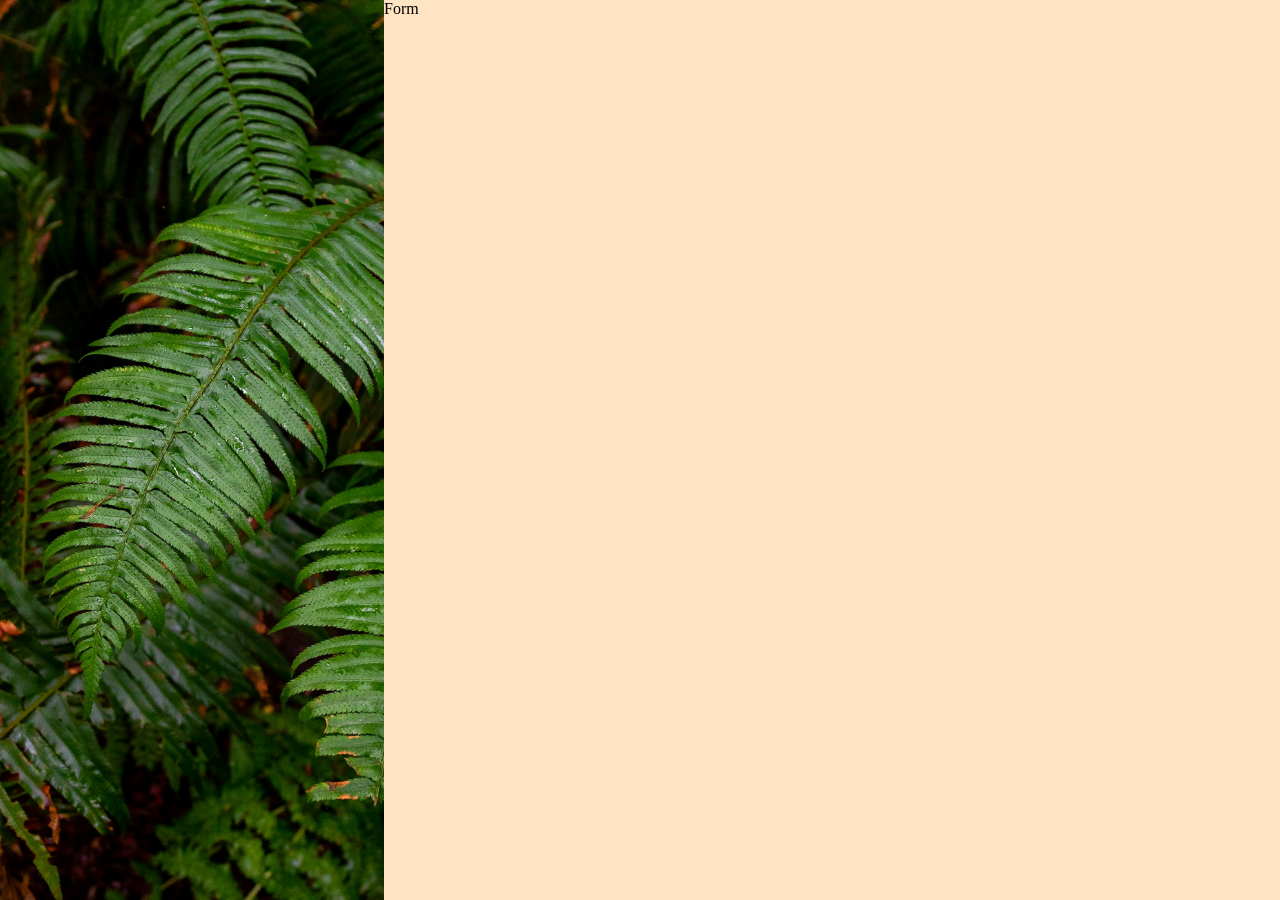
==== index.html @ 602bb4ef "Add image and form containers with styling" ====
<!DOCTYPE html>
<html lang="en">

<head>
    <meta charset="UTF-8">
    <meta name="viewport" content="width=device-width, initial-scale=1.0">
    <link rel="stylesheet" href="styles.css">
    <title>Sign up Form</title>
</head>

<body>
    <div id="img-conatiner">
    </div>
    <div id="form-container">
        Form
    </div>

    <script src="script.js"></script>
</body>

</html>
---- styles.css ----
@font-face {
    font-family: 'Norse-Bold';
    src: url(fonts/Norse-Bold.otf) format('opentype');
}

* {
    margin: 0;
    padding: 0;
    box-sizing: border-box;
}

body {
    display: flex;
    height: 100vh;
}

#img-conatiner {
    background-color: aqua;
    width: 30%;
    background-image: url(img/halie-west-25xggax4bSA-unsplash.jpg);
    background-size: cover;
    background-repeat: no-repeat;
    background-position: 25% 75%;
}

#form-container {
    background-color: bisque;
    width: 70%;
}
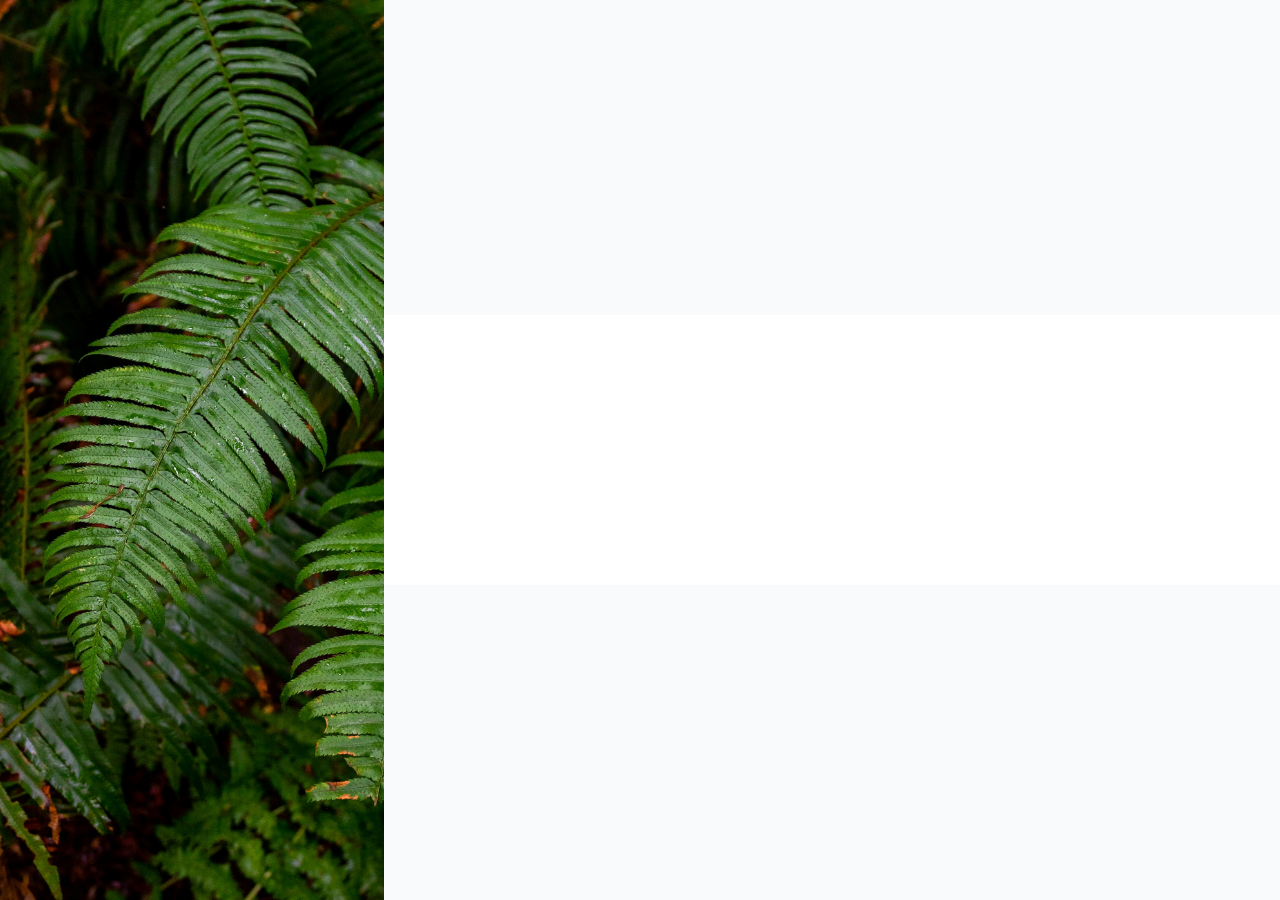
==== commit 580616c2: "Refactor form container structure and styles for improved layout" ====
--- a/index.html
+++ b/index.html
@@ -12,7 +12,9 @@
     <div id="img-conatiner">
     </div>
     <div id="form-container">
-        Form
+        <div class="blurb"></div>
+        <div class="form"></div>
+        <div class="btn-container"></div>
     </div>
 
     <script src="script.js"></script>
--- a/styles.css
+++ b/styles.css
@@ -24,6 +24,23 @@
 }
 
 #form-container {
+    display: flex;
+    flex-direction: column;
     background-color: bisque;
     width: 70%;
+}
+
+.blurb {
+    background-color: #F9FAFB;
+    height: 35%;
+}
+
+.form {
+    background-color: white;
+    height: 30%;
+}
+
+.btn-container {
+    background-color: #F9FAFB;
+    height: 35%;
 }
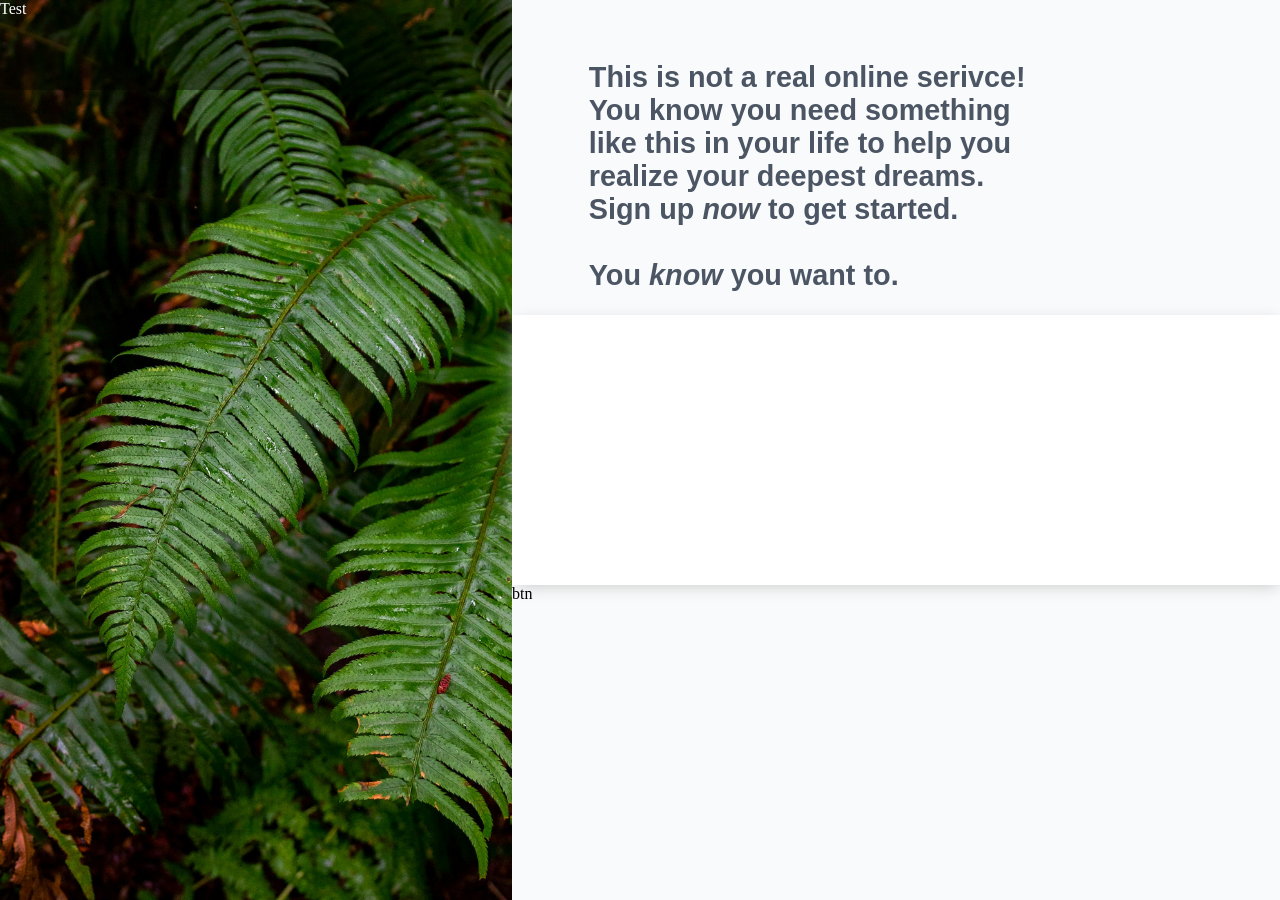
==== commit 208b944f: "Add logo container and enhance blurb styling for improved user engagement" ====
--- a/index.html
+++ b/index.html
@@ -10,11 +10,21 @@
 
 <body>
     <div id="img-conatiner">
+        <div id="logo-container">Test</div>
     </div>
     <div id="form-container">
-        <div class="blurb"></div>
-        <div class="form"></div>
-        <div class="btn-container"></div>
+        <div class="blurb">
+            <p>This is not a real online serivce! You know you need something like this in your life to help you realize
+                your deepest dreams. Sign up <em>now</em> to get started.
+                <br>
+                <br>
+                You <em>know</em> you want to.
+            </p>
+        </div>
+        <div class="form">
+            
+        </div>
+        <div class="btn-container">btn</div>
     </div>
 
     <script src="script.js"></script>
--- a/styles.css
+++ b/styles.css
@@ -9,6 +9,10 @@
     box-sizing: border-box;
 }
 
+:root {
+    --bg-color: #F9FAFB
+}
+
 body {
     display: flex;
     height: 100vh;
@@ -16,31 +20,52 @@
 
 #img-conatiner {
     background-color: aqua;
-    width: 30%;
+    width: 40%;
     background-image: url(img/halie-west-25xggax4bSA-unsplash.jpg);
     background-size: cover;
     background-repeat: no-repeat;
     background-position: 25% 75%;
 }
 
+#logo-container {
+    background-color: rgba(0, 0, 0, 0.384);
+    color: white;
+    width: 100%;
+    height: 10%
+}
+
 #form-container {
     display: flex;
     flex-direction: column;
-    background-color: bisque;
-    width: 70%;
+    background-color: var(--bg-color);
+    width: 60%;
+
 }
 
 .blurb {
-    background-color: #F9FAFB;
     height: 35%;
+    display: flex;
+    flex-direction: column;
+    justify-content: center;
+    align-items: space-around;
+    padding: 20% 30% 15% 10%;
+
+}
+
+.blurb p,
+.blurb p em {
+    font-family: sans-serif;
+    font-size: 1.8rem;
+    font-weight: 600;
+    color: #4B5563;
 }
 
 .form {
     background-color: white;
     height: 30%;
+    box-shadow: rgb(194, 194, 194) 2px 4px 16px -4px;
 }
 
 .btn-container {
-    background-color: #F9FAFB;
     height: 35%;
 }
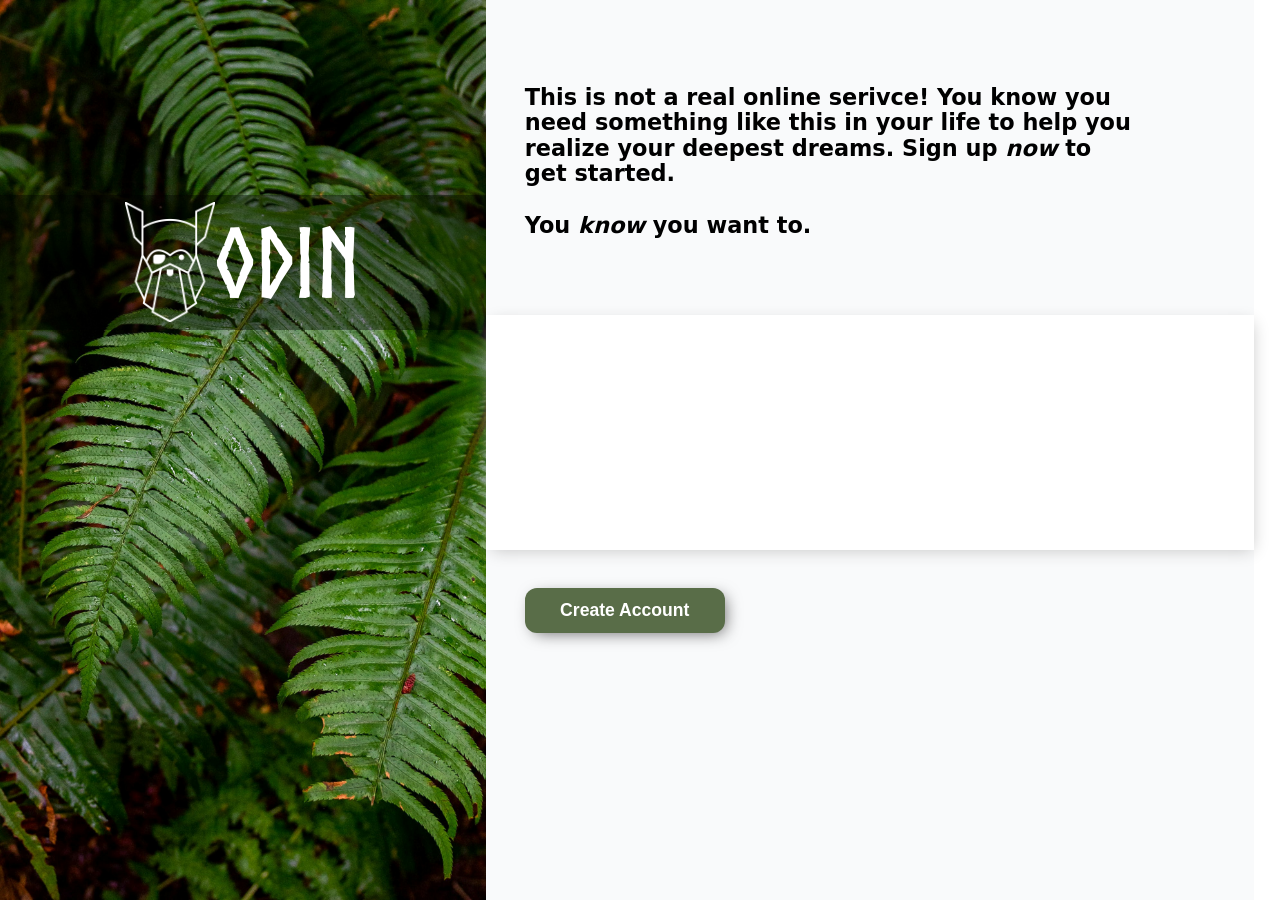
==== commit 979ef017: "Add logo image and button" ====
--- a/index.html
+++ b/index.html
@@ -9,8 +9,14 @@
 </head>
 
 <body>
-    <div id="img-conatiner">
-        <div id="logo-container">Test</div>
+
+    <div id="img-container">
+
+        <div id="logo-container">
+            <img src="/img/Odin-lined.png" alt="Odin Logo" id="logo">
+            <p>Odin</p>
+
+        </div>
     </div>
     <div id="form-container">
         <div class="blurb">
@@ -22,9 +28,11 @@
             </p>
         </div>
         <div class="form">
-            
+
         </div>
-        <div class="btn-container">btn</div>
+        <div class="btn-container">
+            <button class="btn">Create Account</button>
+        </div>
     </div>
 
     <script src="script.js"></script>
--- a/styles.css
+++ b/styles.css
@@ -18,20 +18,34 @@
     height: 100vh;
 }
 
-#img-conatiner {
+#img-container {
     background-color: aqua;
-    width: 40%;
+    width: 38%;
     background-image: url(img/halie-west-25xggax4bSA-unsplash.jpg);
     background-size: cover;
-    background-repeat: no-repeat;
-    background-position: 25% 75%;
+    background-position: center
 }
 
 #logo-container {
     background-color: rgba(0, 0, 0, 0.384);
     color: white;
     width: 100%;
-    height: 10%
+    height: 15%;
+    display: flex;
+    justify-content: center;
+    align-items: center;
+    font-family: 'Norse-Bold';
+    margin-top: 40%;
+
+}
+
+#logo-container p {
+    font-size: 6rem;
+    font-weight: 100
+}
+
+#logo {
+    height: 120px;
 }
 
 #form-container {
@@ -39,25 +53,23 @@
     flex-direction: column;
     background-color: var(--bg-color);
     width: 60%;
-
 }
 
 .blurb {
     height: 35%;
     display: flex;
     flex-direction: column;
-    justify-content: center;
-    align-items: space-around;
-    padding: 20% 30% 15% 10%;
-
+    justify-content: flex-end;
+    align-items: flex-start;
+    padding: 15% 15% 10% 5%
 }
 
 .blurb p,
 .blurb p em {
-    font-family: sans-serif;
-    font-size: 1.8rem;
-    font-weight: 600;
-    color: #4B5563;
+    font-family: system-ui, sans-serif;
+    font-size: 1.4rem;
+    font-weight: bold;
+    line-height: 1.6rem;
 }
 
 .form {
@@ -68,4 +80,17 @@
 
 .btn-container {
     height: 35%;
+    margin: 5% 5%;
+}
+
+.btn {
+    width: 200px;
+    padding: 12px 16px;
+    border-radius: 12px;
+    background-color: #596D48;
+    color: white;
+    font-size: 1.1rem;
+    font-weight: bold;
+    border-style: none;
+    box-shadow: rgb(99, 99, 99) 4px 4px 16px -4px;
 }
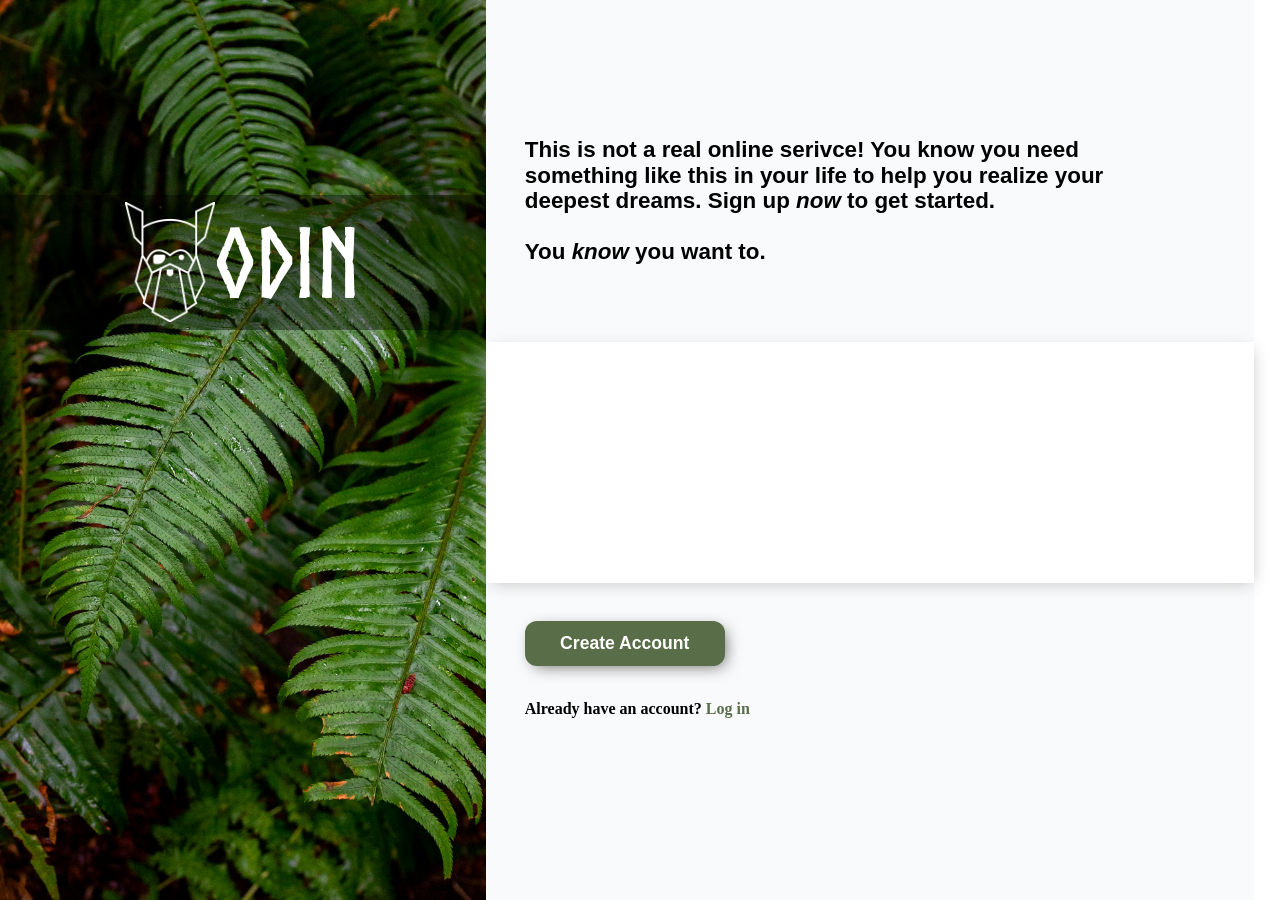
==== commit c5c6e291: "Add link and styles" ====
--- a/index.html
+++ b/index.html
@@ -32,6 +32,7 @@
         </div>
         <div class="btn-container">
             <button class="btn">Create Account</button>
+            <p>Already have an account? <a href="">Log in</a></p>
         </div>
     </div>
 
--- a/styles.css
+++ b/styles.css
@@ -56,7 +56,7 @@
 }
 
 .blurb {
-    height: 35%;
+    height: 40%;
     display: flex;
     flex-direction: column;
     justify-content: flex-end;
@@ -66,7 +66,7 @@
 
 .blurb p,
 .blurb p em {
-    font-family: system-ui, sans-serif;
+    font-family: 'Arial', system-ui, sans-serif;
     font-size: 1.4rem;
     font-weight: bold;
     line-height: 1.6rem;
@@ -79,9 +79,16 @@
 }
 
 .btn-container {
-    height: 35%;
+    height: 30%;
     margin: 5% 5%;
+    font-weight: bold;
 }
+
+.btn-container a {
+    text-decoration: none;
+    color: #596D48;
+}
+
 
 .btn {
     width: 200px;
@@ -93,4 +100,5 @@
     font-weight: bold;
     border-style: none;
     box-shadow: rgb(99, 99, 99) 4px 4px 16px -4px;
+    margin-bottom: 5%;
 }
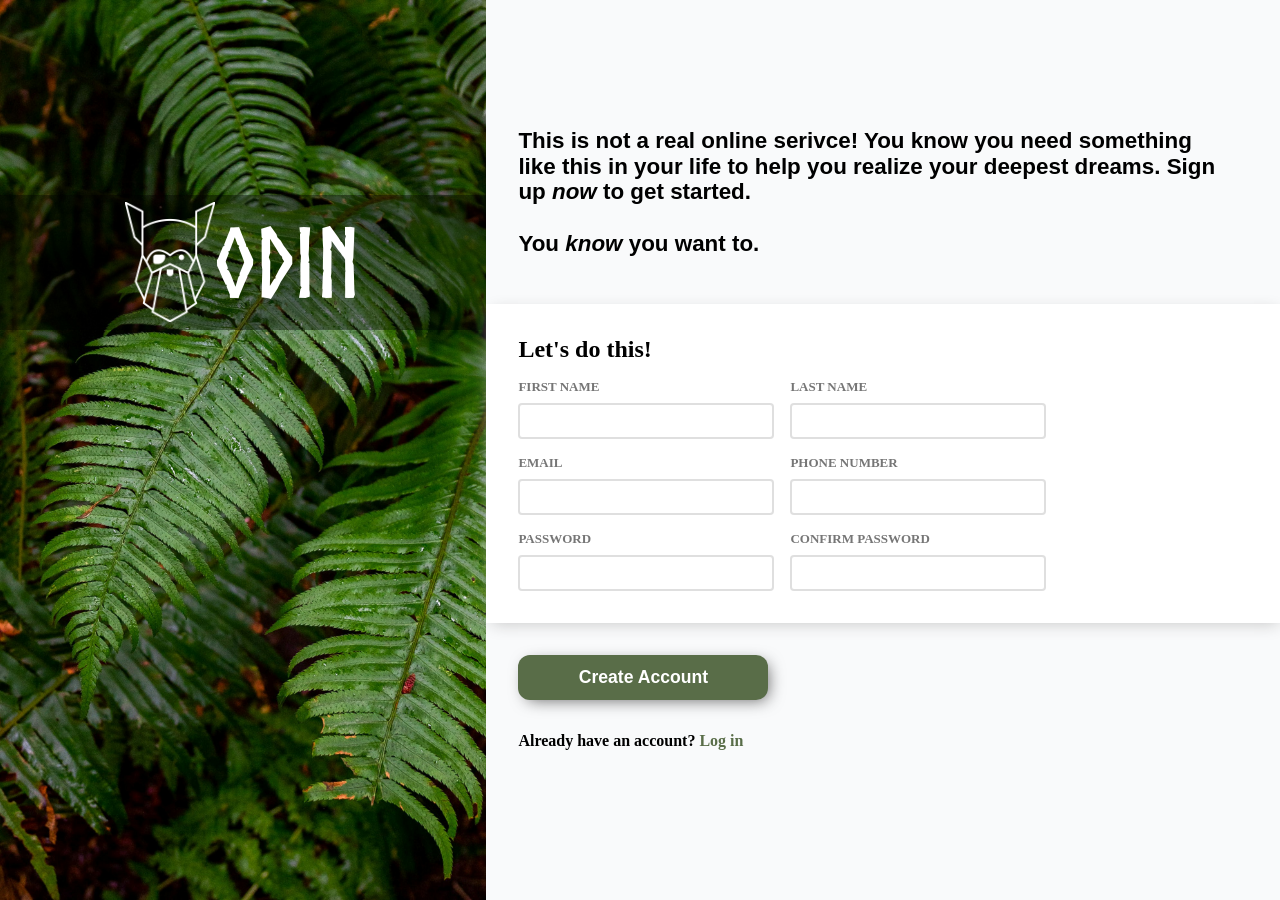
==== commit cbe74140: "Add form fields" ====
--- a/index.html
+++ b/index.html
@@ -28,10 +28,45 @@
             </p>
         </div>
         <div class="form">
+            <h2>Let's do this!</h2>
+
+
+            <div class="fields">
+                <div class="name">
+                    <div class="first-name">
+                        <label for="first-name">FIRST NAME</label>
+                        <input type="text" id="first-name" name="first-name" required>
+                    </div>
+                    <div class="last-name">
+                        <label for="last-name">LAST NAME</label>
+                        <input type="text" id="last-name" name="last-name" required>
+                    </div>
+                </div>
+                <div class="contact">
+                    <div class="email">
+                        <label for="email">EMAIL</label>
+                        <input type="email" id="email" name="email" required>
+                    </div>
+                    <div class="phone">
+                        <label for="phone">PHONE NUMBER</label>
+                        <input type="tel" id="phone" name="phone" required>
+                    </div>
+                </div>
+                <div class="login">
+                    <div class="password">
+                        <label for="password">PASSWORD</label>
+                        <input type="password" id="password" name="password" required>
+                    </div>
+                    <div class="password">
+                        <label for="password">CONFIRM PASSWORD</label>
+                        <input type="password" id="password" name="password" required>
+                    </div>
+                </div>
+            </div>
 
         </div>
         <div class="btn-container">
-            <button class="btn">Create Account</button>
+            <button class="btn" type="submit" action="post">Create Account</button>
             <p>Already have an account? <a href="">Log in</a></p>
         </div>
     </div>
--- a/styles.css
+++ b/styles.css
@@ -16,11 +16,11 @@
 body {
     display: flex;
     height: 100vh;
+    width: 100%;
 }
 
 #img-container {
-    background-color: aqua;
-    width: 38%;
+    width: 38vw;
     background-image: url(img/halie-west-25xggax4bSA-unsplash.jpg);
     background-size: cover;
     background-position: center
@@ -52,7 +52,7 @@
     display: flex;
     flex-direction: column;
     background-color: var(--bg-color);
-    width: 60%;
+    width: 62vw;
 }
 
 .blurb {
@@ -61,7 +61,7 @@
     flex-direction: column;
     justify-content: flex-end;
     align-items: flex-start;
-    padding: 15% 15% 10% 5%
+    padding: 3rem 4rem 3rem 2rem;
 }
 
 .blurb p,
@@ -74,13 +74,85 @@
 
 .form {
     background-color: white;
-    height: 30%;
+    /* height: 30%; */
     box-shadow: rgb(194, 194, 194) 2px 4px 16px -4px;
+    padding: 2rem;
+}
+
+.fields {
+    margin-top: 1rem;
+    font-size: small;
+    font-weight: bold;
+    color: #767676;
+}
+
+.fields input {
+    line-height: 2rem;
+    border-radius: 4px;
+    border: 2px solid #d7d7d7cd;
+}
+
+.fields label {
+    margin-bottom: 0.5rem;
+}
+
+.fields input {
+    width: 20vw;
+    padding-left: .5rem;
+}
+
+.fields input:focus {
+    outine: 2px solid #596D48;
+}
+
+
+.name {
+    display: flex;
+    margin-bottom: 1rem;
+}
+
+.first-name {
+    display: flex;
+    flex-direction: column;
+}
+
+.first-name input[type="text"] {}
+
+.last-name {
+    display: flex;
+    flex-direction: column;
+    margin-left: 1rem;
+}
+
+.contact {
+    display: flex;
+    margin-bottom: 1rem;
+}
+
+.email {
+    display: flex;
+    flex-direction: column;
+}
+
+.phone {
+    display: flex;
+    flex-direction: column;
+    margin-left: 1rem;
+}
+
+.login {
+    display: flex;
+}
+
+.password {
+    display: flex;
+    flex-direction: column;
+    margin-right: 1rem;
 }
 
 .btn-container {
     height: 30%;
-    margin: 5% 5%;
+    margin: 2rem 0 2rem 2rem;
     font-weight: bold;
 }
 
@@ -91,7 +163,7 @@
 
 
 .btn {
-    width: 200px;
+    width: 250px;
     padding: 12px 16px;
     border-radius: 12px;
     background-color: #596D48;
@@ -100,5 +172,5 @@
     font-weight: bold;
     border-style: none;
     box-shadow: rgb(99, 99, 99) 4px 4px 16px -4px;
-    margin-bottom: 5%;
+    margin-bottom: 2rem;
 }
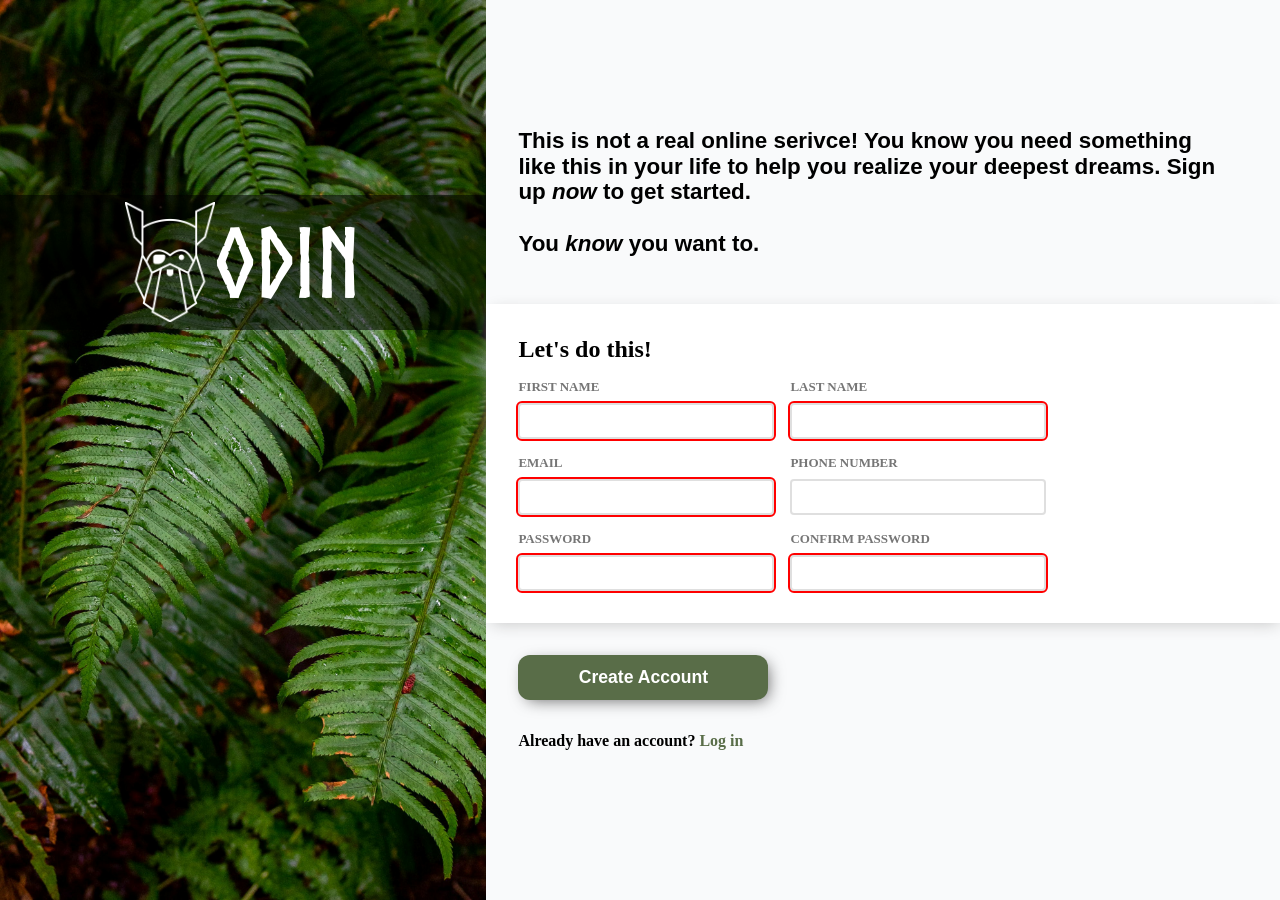
==== commit 036feec4: "Add form styles" ====
--- a/index.html
+++ b/index.html
@@ -32,41 +32,43 @@
 
 
             <div class="fields">
-                <div class="name">
-                    <div class="first-name">
-                        <label for="first-name">FIRST NAME</label>
-                        <input type="text" id="first-name" name="first-name" required>
+                <form action="" method="post">
+                    <div class="name">
+                        <div class="first-name">
+                            <label for="first-name">FIRST NAME</label>
+                            <input type="text" id="first-name" name="first-name" required>
+                        </div>
+                        <div class="last-name">
+                            <label for="last-name">LAST NAME</label>
+                            <input type="text" id="last-name" name="last-name" required>
+                        </div>
                     </div>
-                    <div class="last-name">
-                        <label for="last-name">LAST NAME</label>
-                        <input type="text" id="last-name" name="last-name" required>
+                    <div class="contact">
+                        <div class="email">
+                            <label for="email">EMAIL</label>
+                            <input type="email" id="email" name="email" required>
+                        </div>
+                        <div class="phone">
+                            <label for="phone" required>PHONE NUMBER</label>
+                            <input type="tel" id="phone" name="phone">
+                        </div>
                     </div>
-                </div>
-                <div class="contact">
-                    <div class="email">
-                        <label for="email">EMAIL</label>
-                        <input type="email" id="email" name="email" required>
+                    <div class="login">
+                        <div class="password">
+                            <label for="password">PASSWORD</label>
+                            <input type="password" id="password" name="password" required>
+                        </div>
+                        <div class="password">
+                            <label for="password">CONFIRM PASSWORD</label>
+                            <input type="password" id="password" name="password" required>
+                        </div>
                     </div>
-                    <div class="phone">
-                        <label for="phone">PHONE NUMBER</label>
-                        <input type="tel" id="phone" name="phone" required>
-                    </div>
-                </div>
-                <div class="login">
-                    <div class="password">
-                        <label for="password">PASSWORD</label>
-                        <input type="password" id="password" name="password" required>
-                    </div>
-                    <div class="password">
-                        <label for="password">CONFIRM PASSWORD</label>
-                        <input type="password" id="password" name="password" required>
-                    </div>
-                </div>
             </div>
+            </form>
 
         </div>
         <div class="btn-container">
-            <button class="btn" type="submit" action="post">Create Account</button>
+            <button class="btn" type="submit">Create Account</button>
             <p>Already have an account? <a href="">Log in</a></p>
         </div>
     </div>
--- a/styles.css
+++ b/styles.css
@@ -27,7 +27,7 @@
 }
 
 #logo-container {
-    background-color: rgba(0, 0, 0, 0.384);
+    background-color: rgba(0, 0, 0, 0.536);
     color: white;
     width: 100%;
     height: 15%;
@@ -102,7 +102,12 @@
 }
 
 .fields input:focus {
-    outine: 2px solid #596D48;
+    outline: 2px solid blue;
+    box-shadow: 0 0 10px rgba(0, 0, 0, 0.47);
+}
+
+.fields input:invalid{
+    outline: 2px solid red;
 }
 
 
@@ -115,8 +120,6 @@
     display: flex;
     flex-direction: column;
 }
-
-.first-name input[type="text"] {}
 
 .last-name {
     display: flex;
